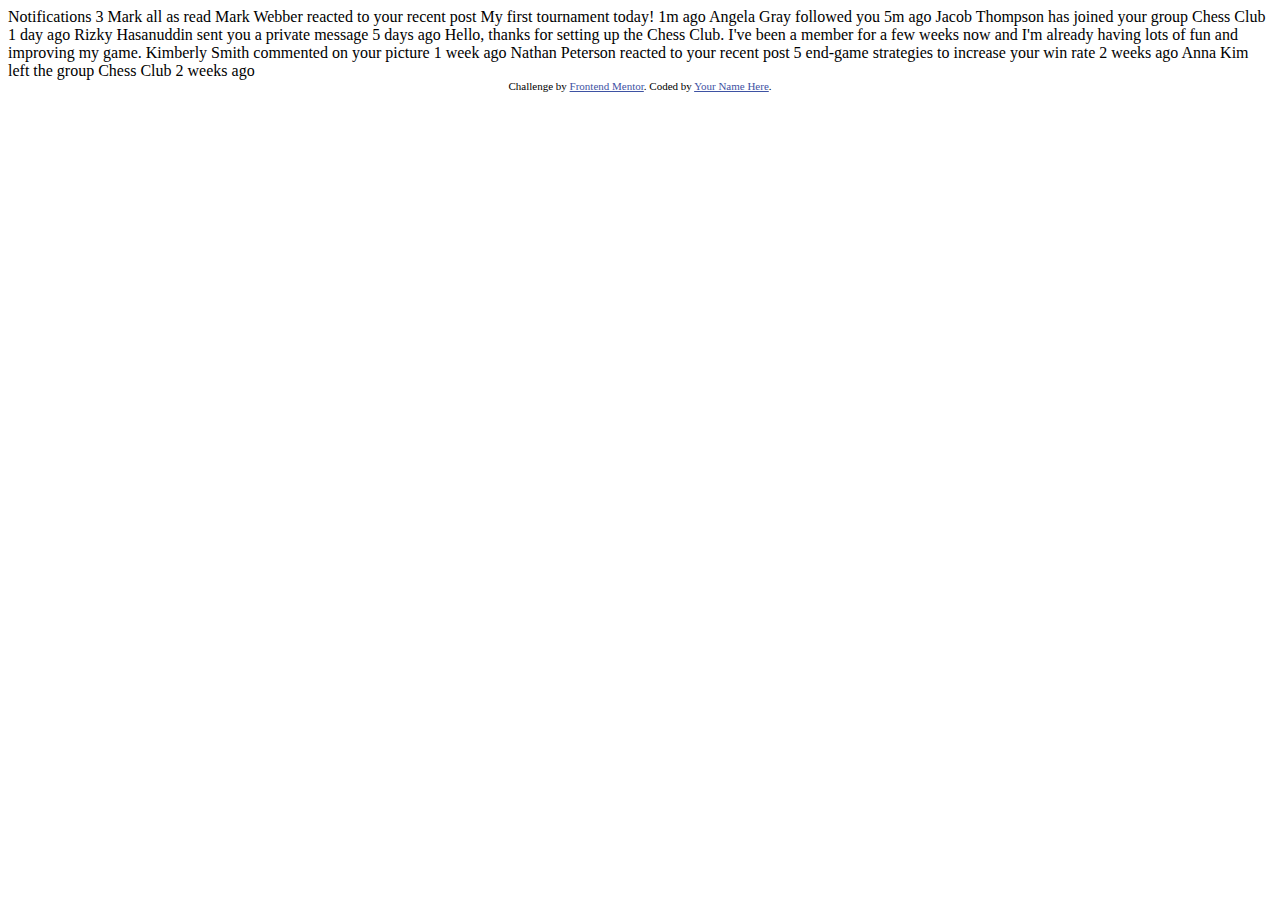
==== notifications-page/index.html @ fa4da2a2 "notifications page challenge - starter files" ====
<!DOCTYPE html>
<html lang="en">
  <head>
    <meta charset="UTF-8" />
    <meta name="viewport" content="width=device-width, initial-scale=1.0" />
    <!-- displays site properly based on user's device -->

    <title>Frontend Mentor | Notifications page</title>

    <link
      rel="icon"
      type="image/png"
      sizes="32x32"
      href="./images/favicon-32x32.png"
    />

    <!-- CSS -->
    <link rel="stylesheet" href="styles.css" />
  </head>

  <body>
    Notifications 3 Mark all as read Mark Webber reacted to your recent post My
    first tournament today! 1m ago Angela Gray followed you 5m ago Jacob
    Thompson has joined your group Chess Club 1 day ago Rizky Hasanuddin sent
    you a private message 5 days ago Hello, thanks for setting up the Chess
    Club. I've been a member for a few weeks now and I'm already having lots of
    fun and improving my game. Kimberly Smith commented on your picture 1 week
    ago Nathan Peterson reacted to your recent post 5 end-game strategies to
    increase your win rate 2 weeks ago Anna Kim left the group Chess Club 2
    weeks ago

    <div class="attribution">
      Challenge by
      <a href="https://www.frontendmentor.io?ref=challenge" target="_blank"
        >Frontend Mentor</a
      >. Coded by <a href="#">Your Name Here</a>.
    </div>

    <script src="script.js"></script>
  </body>
</html>
---- notifications-page/styles.css ----
.attribution {
  font-size: 11px;
  text-align: center;
}
.attribution a {
  color: hsl(228, 45%, 44%);
}
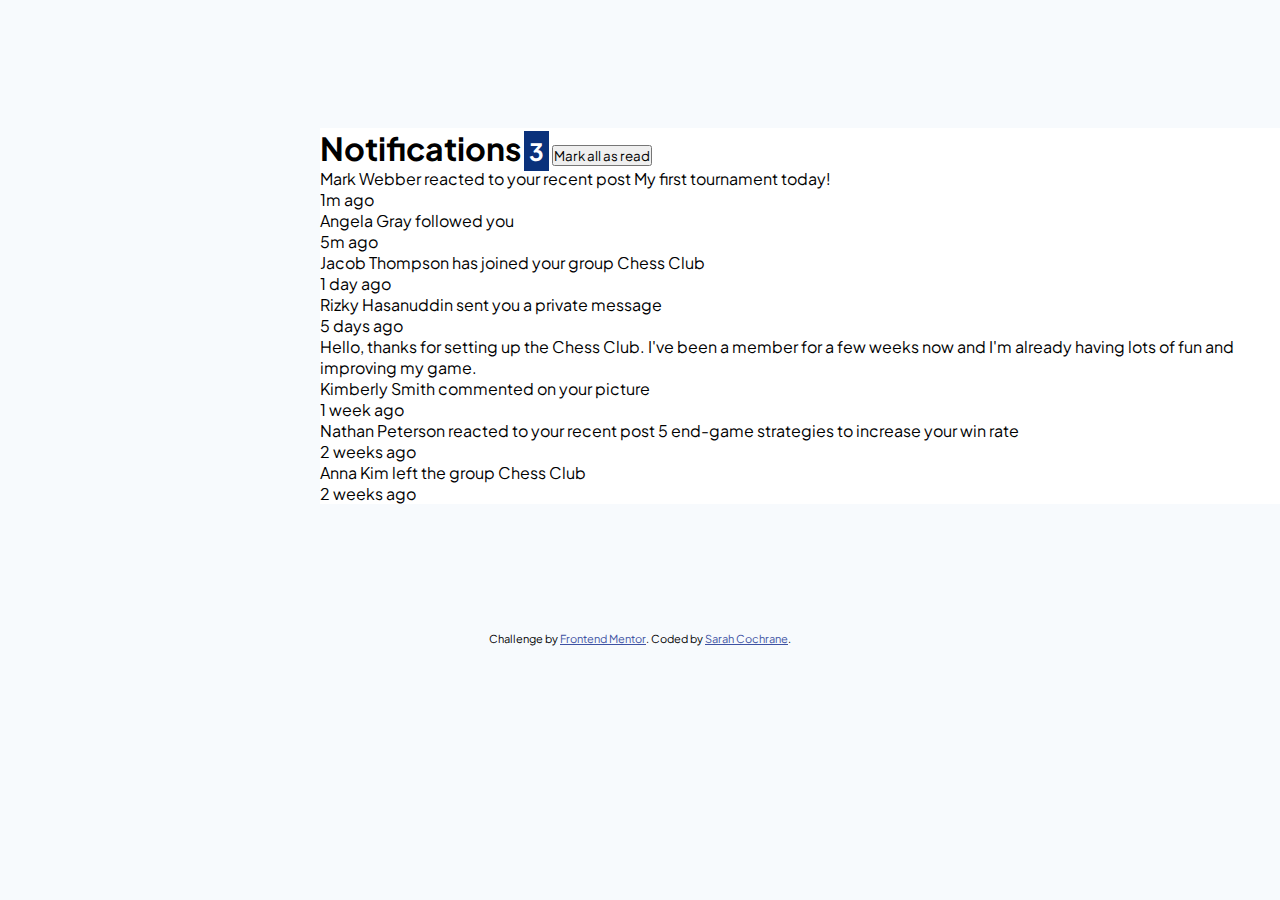
==== commit 846889ed: "notifications page challenge - html and css update" ====
--- a/notifications-page/index.html
+++ b/notifications-page/index.html
@@ -7,33 +7,111 @@
 
     <title>Frontend Mentor | Notifications page</title>
 
+    <!-- font -->
+    <link rel="preconnect" href="https://fonts.googleapis.com" />
+    <link rel="preconnect" href="https://fonts.gstatic.com" crossorigin />
     <link
-      rel="icon"
-      type="image/png"
-      sizes="32x32"
-      href="./images/favicon-32x32.png"
+      href="https://fonts.googleapis.com/css2?family=Plus+Jakarta+Sans:wght@500;800&display=swap"
+      rel="stylesheet"
     />
-
     <!-- CSS -->
     <link rel="stylesheet" href="styles.css" />
   </head>
 
   <body>
-    Notifications 3 Mark all as read Mark Webber reacted to your recent post My
-    first tournament today! 1m ago Angela Gray followed you 5m ago Jacob
-    Thompson has joined your group Chess Club 1 day ago Rizky Hasanuddin sent
-    you a private message 5 days ago Hello, thanks for setting up the Chess
-    Club. I've been a member for a few weeks now and I'm already having lots of
-    fun and improving my game. Kimberly Smith commented on your picture 1 week
-    ago Nathan Peterson reacted to your recent post 5 end-game strategies to
-    increase your win rate 2 weeks ago Anna Kim left the group Chess Club 2
-    weeks ago
+    <div class="notification-box">
+      <!-- HEADER -->
+      <div>
+        <h1>Notifications</h1>
+        <h2 class="notification-number">3</h2>
+        <button class="mark-read">Mark all as read</button>
+      </div>
 
+      <!-- MARK -->
+      <div>
+        <p>
+          <span class="name"> Mark Webber</span>
+          <span class="notification-type"
+            >reacted to your recent post
+            <span class="post">My first tournament today!</span></span
+          >
+        </p>
+        <p class="time">1m ago</p>
+      </div>
+
+      <!-- ANGELA -->
+      <div>
+        <p>
+          <span class="name">Angela Gray</span>
+          <span class="notification-type">followed you</span>
+        </p>
+        <p class="time">5m ago</p>
+      </div>
+
+      <!-- JACOB -->
+      <div>
+        <p>
+          <span class="name">Jacob Thompson</span>
+          <span class="notification-type">has joined your group</span>
+          <span class="group">Chess Club</span>
+        </p>
+        <p class="time">1 day ago</p>
+      </div>
+
+      <!-- RIZKY -->
+      <div>
+        <p>
+          <span class="name">Rizky Hasanuddin </span
+          ><span class="notification-type">sent you a private message</span>
+        </p>
+        <p class="time">5 days ago</p>
+        <div>
+          <p class="message">
+            Hello, thanks for setting up the Chess Club. I've been a member for
+            a few weeks now and I'm already having lots of fun and improving my
+            game.
+          </p>
+        </div>
+      </div>
+
+      <!-- KIMBERLY -->
+      <div>
+        <p>
+          <span class="name">Kimberly Smith </span
+          ><span class="notification-type">commented on your picture</span>
+        </p>
+        <p class="time">1 week ago</p>
+      </div>
+
+      <!-- NATHAN -->
+      <div>
+        <p>
+          <span class="name">Nathan Peterson</span>
+          <span class="notification-type">reacted to your recent post</span>
+          <span class="post"
+            >5 end-game strategies to increase your win rate
+          </span>
+        </p>
+        <p class="time">2 weeks ago</p>
+      </div>
+
+      <!-- ANNA -->
+      <div>
+        <p>
+          <span class="name">Anna Kim</span>
+          <span class="notification-type">left the group </span
+          ><span class="group">Chess Club</span>
+        </p>
+        <p class="time">2 weeks ago</p>
+      </div>
+    </div>
+
+    <!-- Attribution -->
     <div class="attribution">
       Challenge by
       <a href="https://www.frontendmentor.io?ref=challenge" target="_blank"
         >Frontend Mentor</a
-      >. Coded by <a href="#">Your Name Here</a>.
+      >. Coded by <a href="https://github.com/skcochrane">Sarah Cochrane</a>.
     </div>
 
     <script src="script.js"></script>
--- a/notifications-page/styles.css
+++ b/notifications-page/styles.css
@@ -1,3 +1,55 @@
+* {
+  margin: 0;
+  padding: 0;
+  box-sizing: inherit;
+}
+
+body {
+  background-color: hsl(210, 60%, 98%);
+  font-family: Plus Jakarta Sans, sans-serif;
+}
+
+h1 {
+  display: inline;
+}
+
+p {
+}
+
+.notification-box {
+  background-color: hsl(0, 0%, 100%);
+  width: 75%;
+  margin: 10% 25%;
+}
+.notification-number {
+  display: inline;
+  background-color: hsl(219, 85%, 26%);
+  color: hsl(0, 0%, 100%);
+  padding: 5px;
+}
+
+.mark-read {
+  display: inline;
+  font-family: Plus Jakarta Sans, sans-serif;
+}
+
+.name {
+}
+
+.notification-type {
+}
+.post {
+}
+
+.time {
+}
+
+.group {
+}
+
+.message {
+}
+
 .attribution {
   font-size: 11px;
   text-align: center;
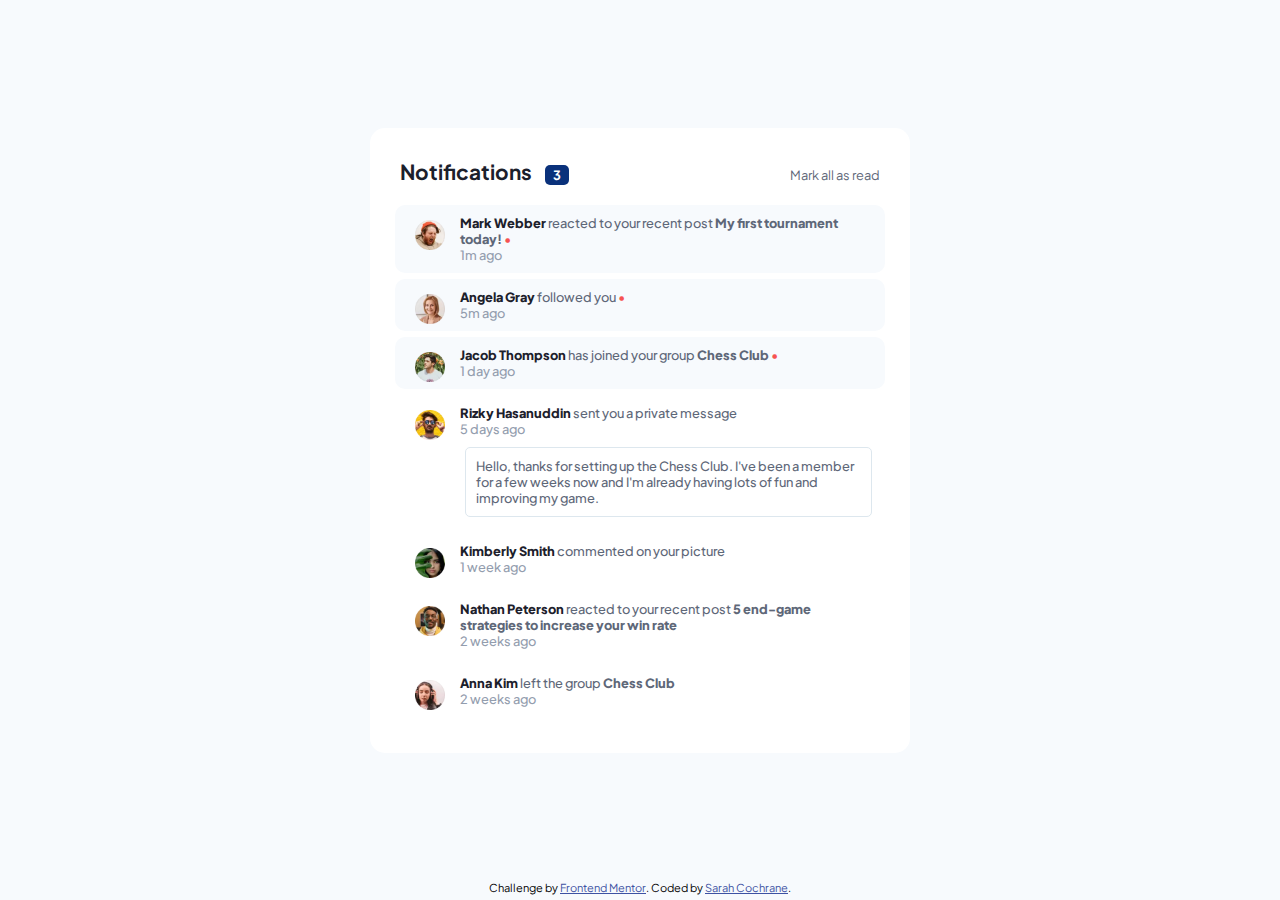
==== commit d643ff06: "notifications page challenge - css update" ====
--- a/notifications-page/index.html
+++ b/notifications-page/index.html
@@ -19,54 +19,76 @@
   </head>
 
   <body>
-    <div class="notification-box">
+    <div class="notification-window">
       <!-- HEADER -->
-      <div>
+      <div class="header">
         <h1>Notifications</h1>
         <h2 class="notification-number">3</h2>
         <button class="mark-read">Mark all as read</button>
       </div>
 
       <!-- MARK -->
-      <div>
+      <div class="notification unread">
         <p>
+          <img
+            src="assets/images/avatar-mark-webber.webp"
+            alt="Mark"
+            class="avatar"
+          />
+
           <span class="name"> Mark Webber</span>
-          <span class="notification-type"
-            >reacted to your recent post
-            <span class="post">My first tournament today!</span></span
-          >
+          reacted to your recent post
+          <span class="post">My first tournament today!</span
+          ><span class="dot"> &#8226;</span>
         </p>
         <p class="time">1m ago</p>
       </div>
 
       <!-- ANGELA -->
-      <div>
+      <div class="notification unread">
         <p>
+          <img
+            src="assets/images/avatar-angela-gray.webp"
+            alt="Angela"
+            class="avatar"
+          />
           <span class="name">Angela Gray</span>
-          <span class="notification-type">followed you</span>
+          followed you
+          <span class="dot"> &#8226;</span>
         </p>
         <p class="time">5m ago</p>
       </div>
 
       <!-- JACOB -->
-      <div>
+      <div class="notification unread">
         <p>
+          <img
+            src="assets/images/avatar-jacob-thompson.webp"
+            alt="Jacob"
+            class="avatar"
+          />
           <span class="name">Jacob Thompson</span>
-          <span class="notification-type">has joined your group</span>
+          has joined your group
           <span class="group">Chess Club</span>
+          <span class="dot"> &#8226;</span>
         </p>
         <p class="time">1 day ago</p>
       </div>
 
       <!-- RIZKY -->
-      <div>
+      <div class="notification">
         <p>
-          <span class="name">Rizky Hasanuddin </span
-          ><span class="notification-type">sent you a private message</span>
+          <img
+            src="assets/images/avatar-rizky-hasanuddin.webp"
+            alt="Rizky"
+            class="avatar"
+          />
+          <span class="name">Rizky Hasanuddin </span>sent you a private message
+          <span class="dot hidden"> &#8226;</span>
         </p>
         <p class="time">5 days ago</p>
-        <div>
-          <p class="message">
+        <div class="message">
+          <p>
             Hello, thanks for setting up the Chess Club. I've been a member for
             a few weeks now and I'm already having lots of fun and improving my
             game.
@@ -75,32 +97,51 @@
       </div>
 
       <!-- KIMBERLY -->
-      <div>
+      <div class="notification">
         <p>
+          <img
+            src="assets/images/avatar-kimberly-smith.webp"
+            alt="Kimberly"
+            class="avatar"
+          />
           <span class="name">Kimberly Smith </span
-          ><span class="notification-type">commented on your picture</span>
+          ><span
+            >commented on your picture
+            <span class="dot hidden"> &#8226;</span></span
+          >
         </p>
         <p class="time">1 week ago</p>
       </div>
 
       <!-- NATHAN -->
-      <div>
+      <div class="notification">
         <p>
+          <img
+            src="assets/images/avatar-nathan-peterson.webp"
+            alt="Nathan"
+            class="avatar"
+          />
           <span class="name">Nathan Peterson</span>
-          <span class="notification-type">reacted to your recent post</span>
+          reacted to your recent post
           <span class="post"
             >5 end-game strategies to increase your win rate
           </span>
+          <span class="dot hidden"> &#8226;</span>
         </p>
         <p class="time">2 weeks ago</p>
       </div>
 
       <!-- ANNA -->
-      <div>
+      <div class="notification">
         <p>
+          <img
+            src="assets/images/avatar-anna-kim.webp"
+            alt="Anna"
+            class="avatar"
+          />
           <span class="name">Anna Kim</span>
-          <span class="notification-type">left the group </span
-          ><span class="group">Chess Club</span>
+          left the group <span class="group">Chess Club</span>
+          <span class="dot hidden"> &#8226;</span>
         </p>
         <p class="time">2 weeks ago</p>
       </div>
--- a/notifications-page/styles.css
+++ b/notifications-page/styles.css
@@ -5,49 +5,126 @@
 }
 
 body {
-  background-color: hsl(210, 60%, 98%);
+  background-color: #f7fafd;
   font-family: Plus Jakarta Sans, sans-serif;
 }
 
 h1 {
   display: inline;
+  color: #1c202b;
+  font-size: 1.3rem;
+  padding: 20px 10px;
 }
 
 p {
+  color: #5e6778;
+  font-weight: 500;
+  font-size: 0.8rem;
 }
 
-.notification-box {
-  background-color: hsl(0, 0%, 100%);
-  width: 75%;
-  margin: 10% 25%;
+.notification-window {
+  background-color: #ffffff;
+  border-radius: 15px;
+  width: 500px;
+  margin: 10% auto;
+  padding: 30px 20px;
 }
+
+.header {
+  margin-bottom: 20px;
+}
+
 .notification-number {
+  background-color: #0a317b;
+  border-radius: 5px;
+  color: #ffffff;
   display: inline;
-  background-color: hsl(219, 85%, 26%);
-  color: hsl(0, 0%, 100%);
-  padding: 5px;
+  font-size: 0.8rem;
+  padding: 2px 8px;
 }
 
 .mark-read {
+  background-color: #ffffff;
+  border: none;
+  color: #5e6778;
   display: inline;
   font-family: Plus Jakarta Sans, sans-serif;
+  font-size: 0.8rem;
+  margin-left: 218px;
+}
+
+.mark-read:hover {
+  color: #0a317b;
+}
+
+.unread {
+  background-color: #f7fafd;
+}
+
+.dot {
+  color: #f65351;
+  display: inline;
+}
+
+.hidden {
+  display: none;
+}
+
+.notification {
+  border-radius: 10px;
+  margin: 6px auto;
+  padding: 10px;
+  width: 470px;
+}
+
+.avatar {
+  display: inline;
+  float: left;
+  padding: 5px 15px 10px 10px;
+  width: 30px;
+  vertical-align: top;
 }
 
 .name {
+  color: #1c202b;
+  font-weight: 800;
 }
 
-.notification-type {
+.name:hover {
+  color: #0a317b;
 }
+
 .post {
+  color: hsl(219, 12%, 42%);
+  font-weight: 800;
+}
+
+.post:hover {
+  color: #0a317b;
 }
 
 .time {
+  color: #939dae;
 }
 
 .group {
+  font-weight: 800;
+}
+
+.group:hover {
+  color: #0a317b;
 }
 
 .message {
+  border: solid 1px #dde7ee;
+  padding: 10px;
+  margin: 10px 10px 0 60px;
+  border-radius: 5px;
+  width: 385px;
+}
+
+.message:hover {
+  background-color: #e5effa;
 }
 
 .attribution {
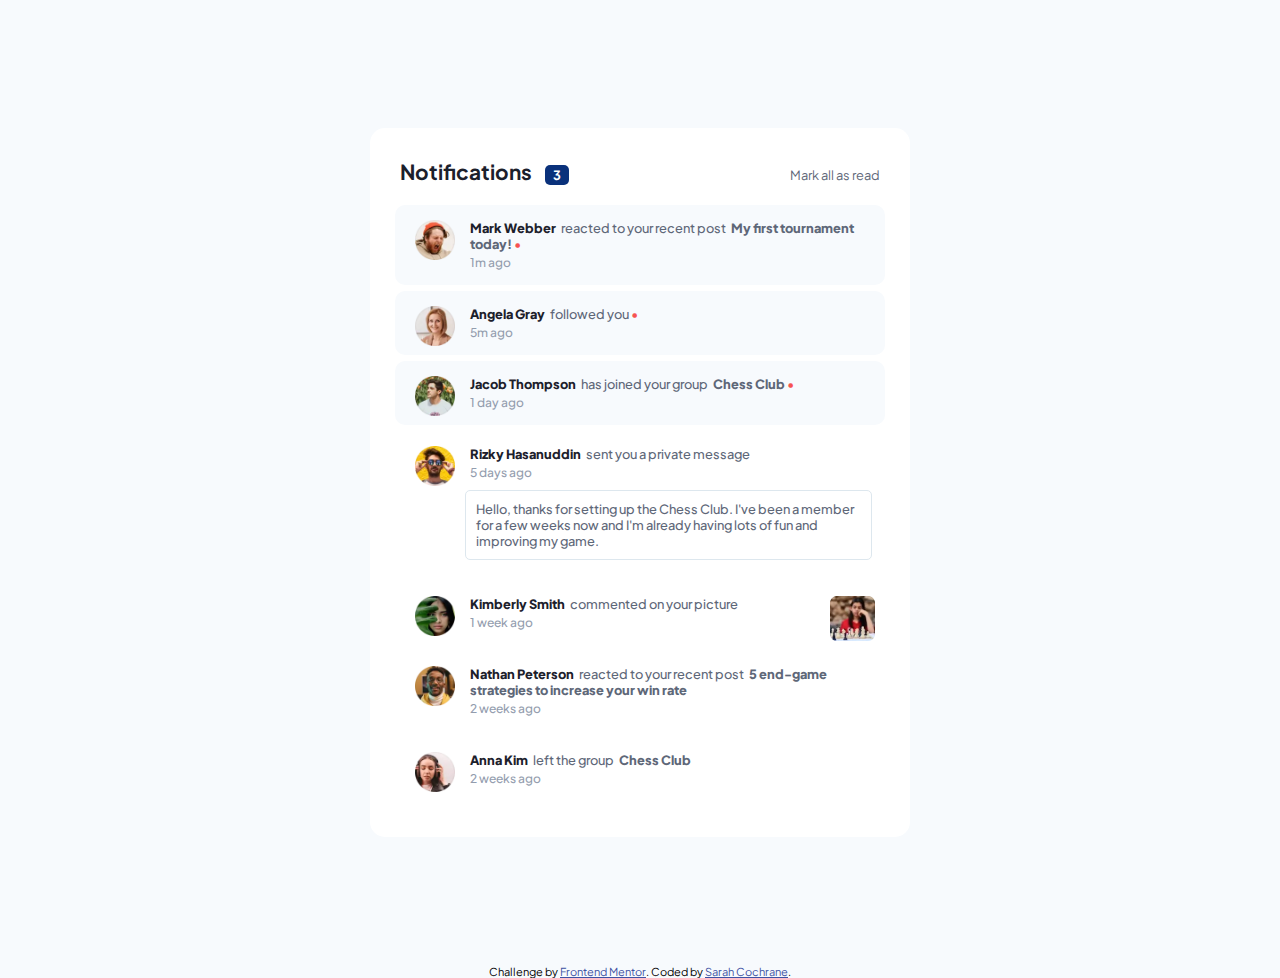
==== commit 448bc12a: "notifications page challenge - css complete" ====
--- a/notifications-page/index.html
+++ b/notifications-page/index.html
@@ -109,6 +109,11 @@
             >commented on your picture
             <span class="dot hidden"> &#8226;</span></span
           >
+          <img
+            src="assets/images/image-chess.webp"
+            alt="chess"
+            class="picture"
+          />
         </p>
         <p class="time">1 week ago</p>
       </div>
--- a/notifications-page/styles.css
+++ b/notifications-page/styles.css
@@ -73,21 +73,21 @@
 .notification {
   border-radius: 10px;
   margin: 6px auto;
-  padding: 10px;
+  padding: 15px 10px;
   width: 470px;
 }
 
 .avatar {
   display: inline;
   float: left;
-  padding: 5px 15px 10px 10px;
-  width: 30px;
-  vertical-align: top;
+  padding: 0 15px 10px 10px;
+  width: 40px;
 }
 
 .name {
   color: #1c202b;
   font-weight: 800;
+  padding-right: 3px;
 }
 
 .name:hover {
@@ -97,6 +97,7 @@
 .post {
   color: hsl(219, 12%, 42%);
   font-weight: 800;
+  padding-left: 3px;
 }
 
 .post:hover {
@@ -105,10 +106,13 @@
 
 .time {
   color: #939dae;
+  font-size: 0.75rem;
+  margin-top: 3px;
 }
 
 .group {
   font-weight: 800;
+  padding-left: 3px;
 }
 
 .group:hover {
@@ -127,6 +131,11 @@
   background-color: #e5effa;
 }
 
+.picture {
+  float: right;
+  width: 45px;
+}
+
 .attribution {
   font-size: 11px;
   text-align: center;
